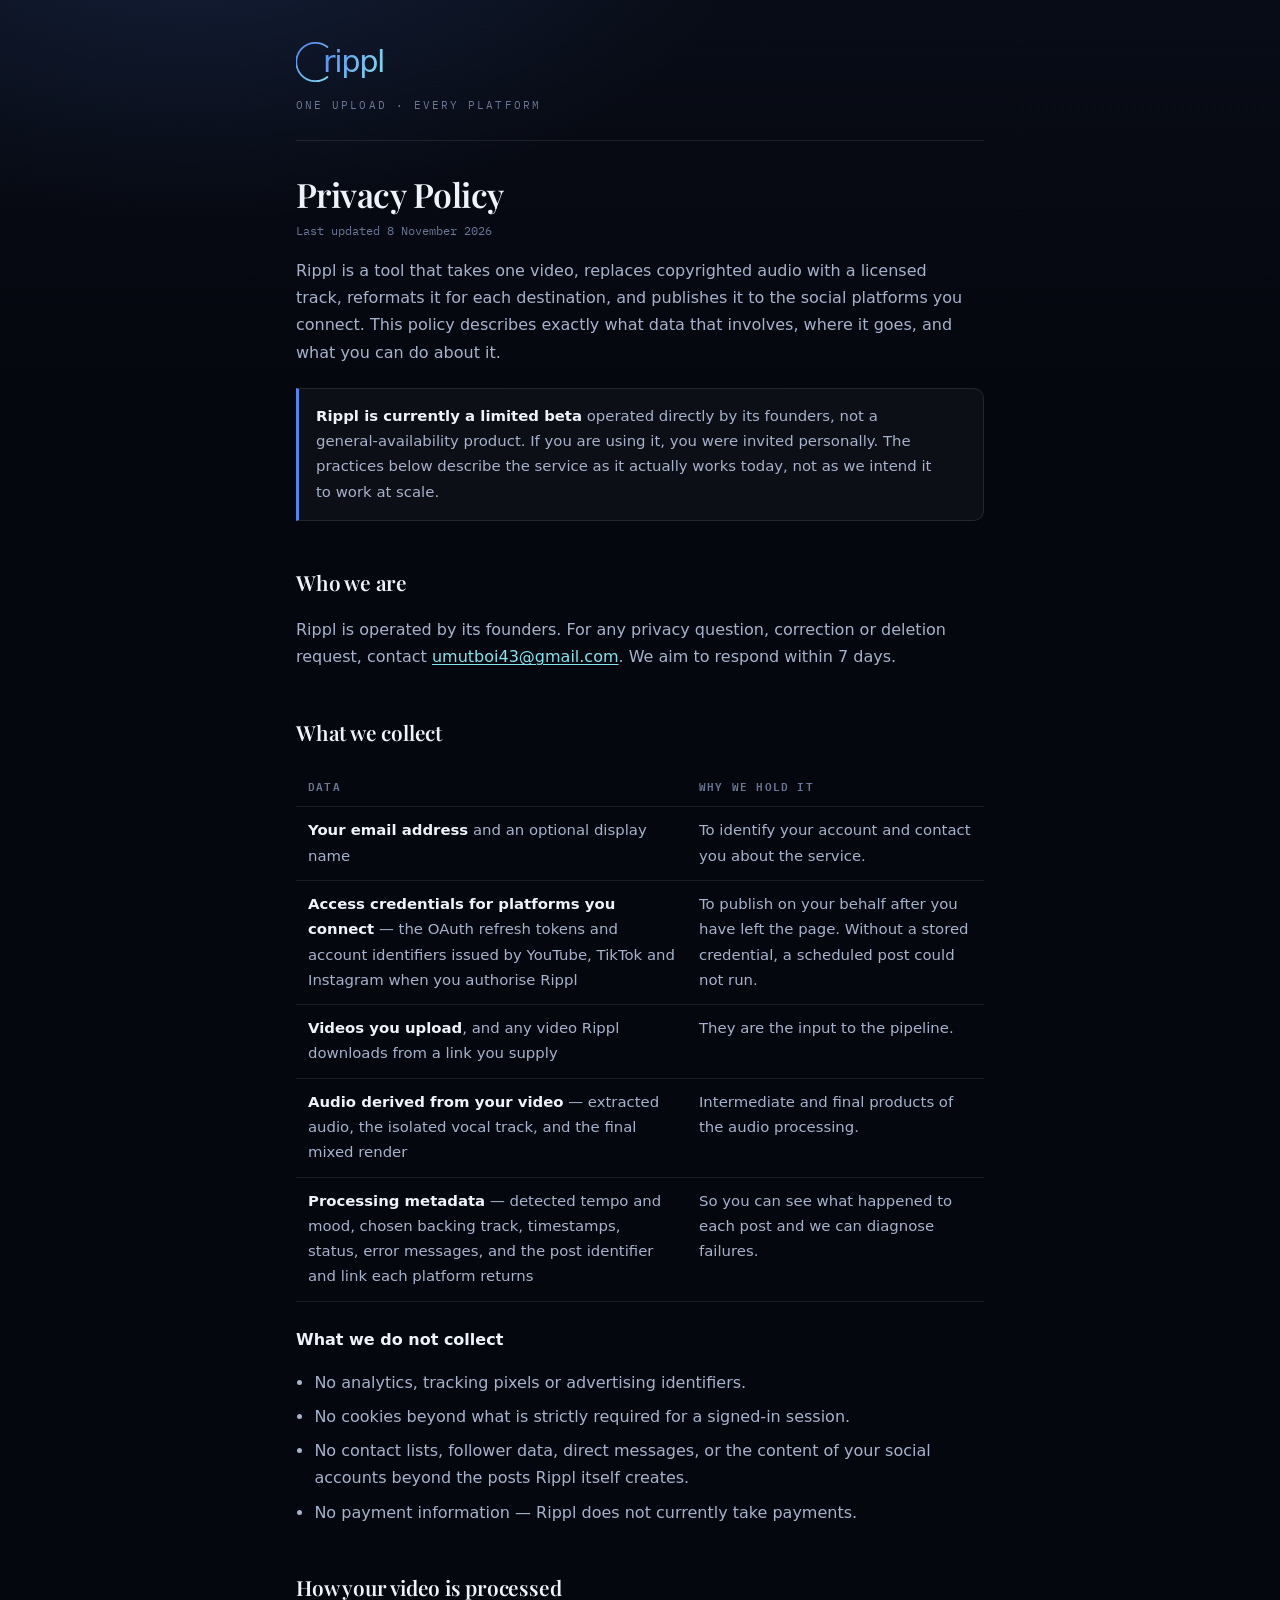
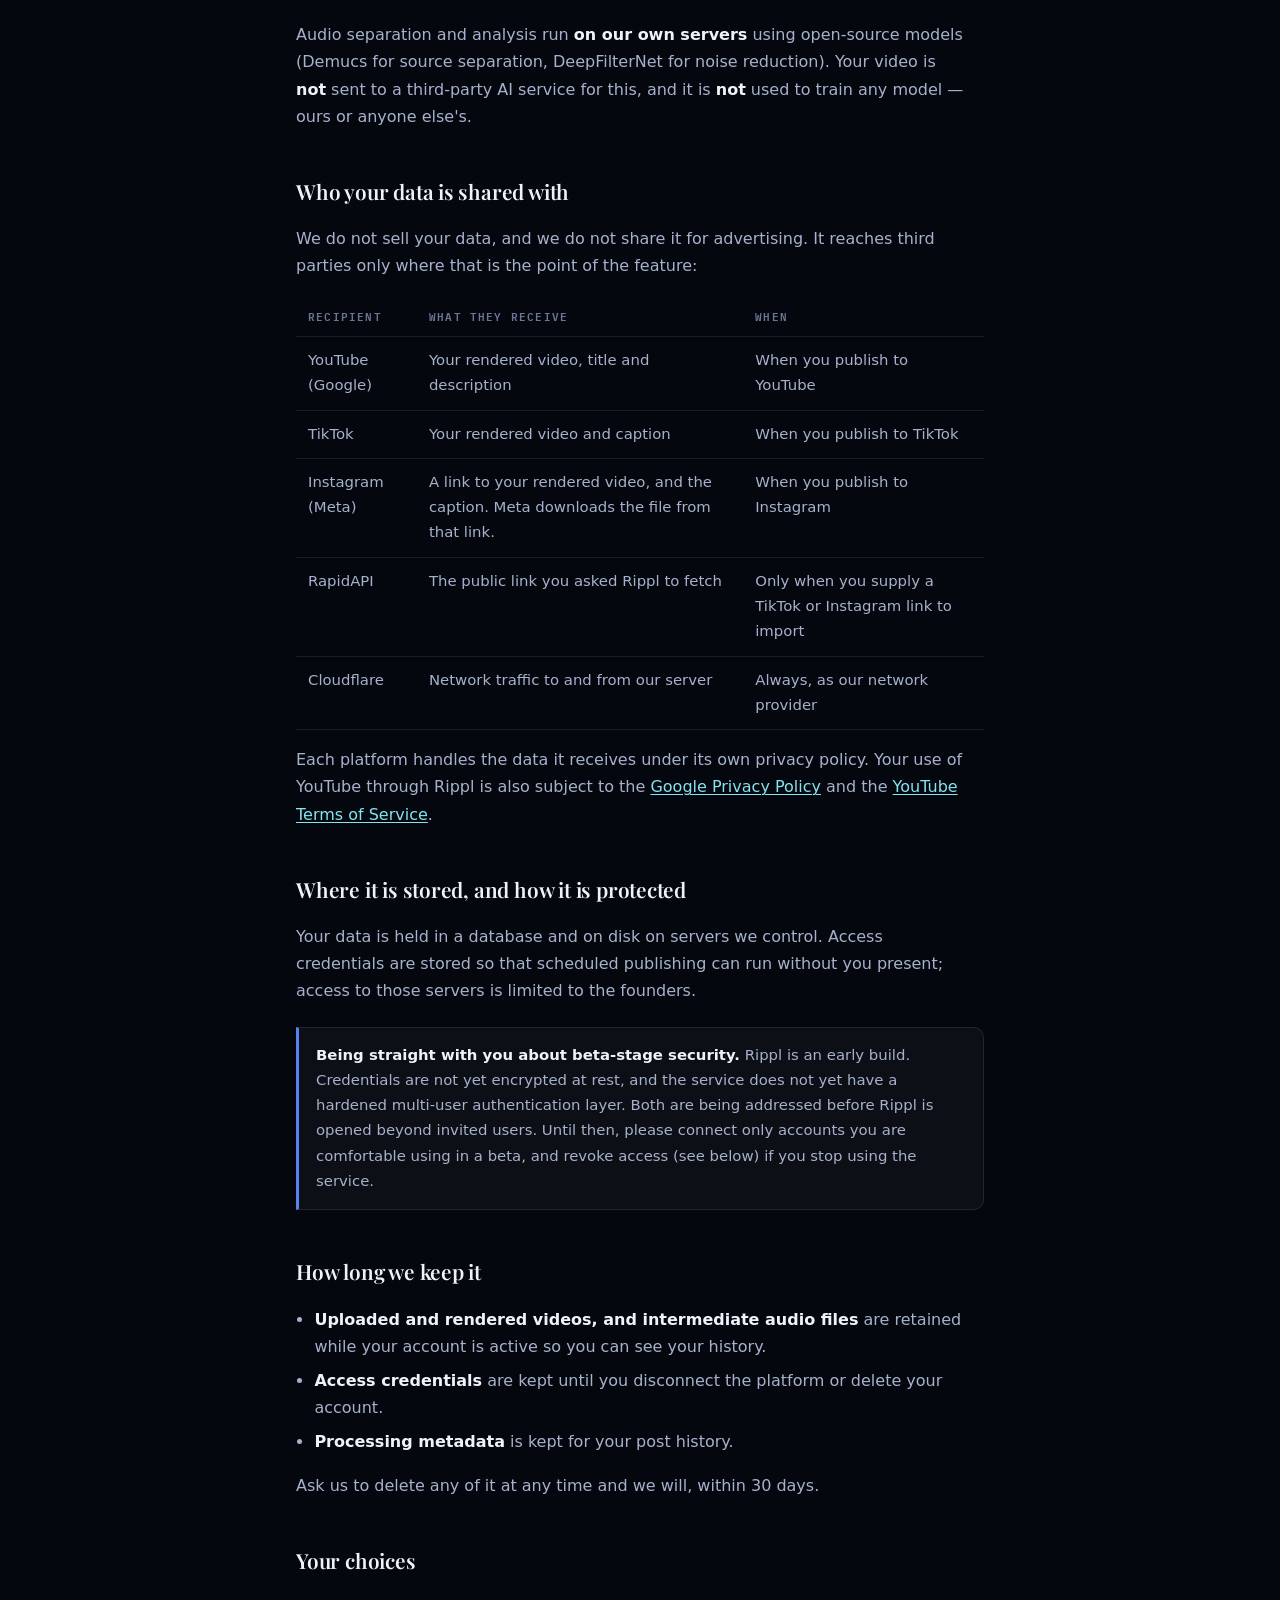
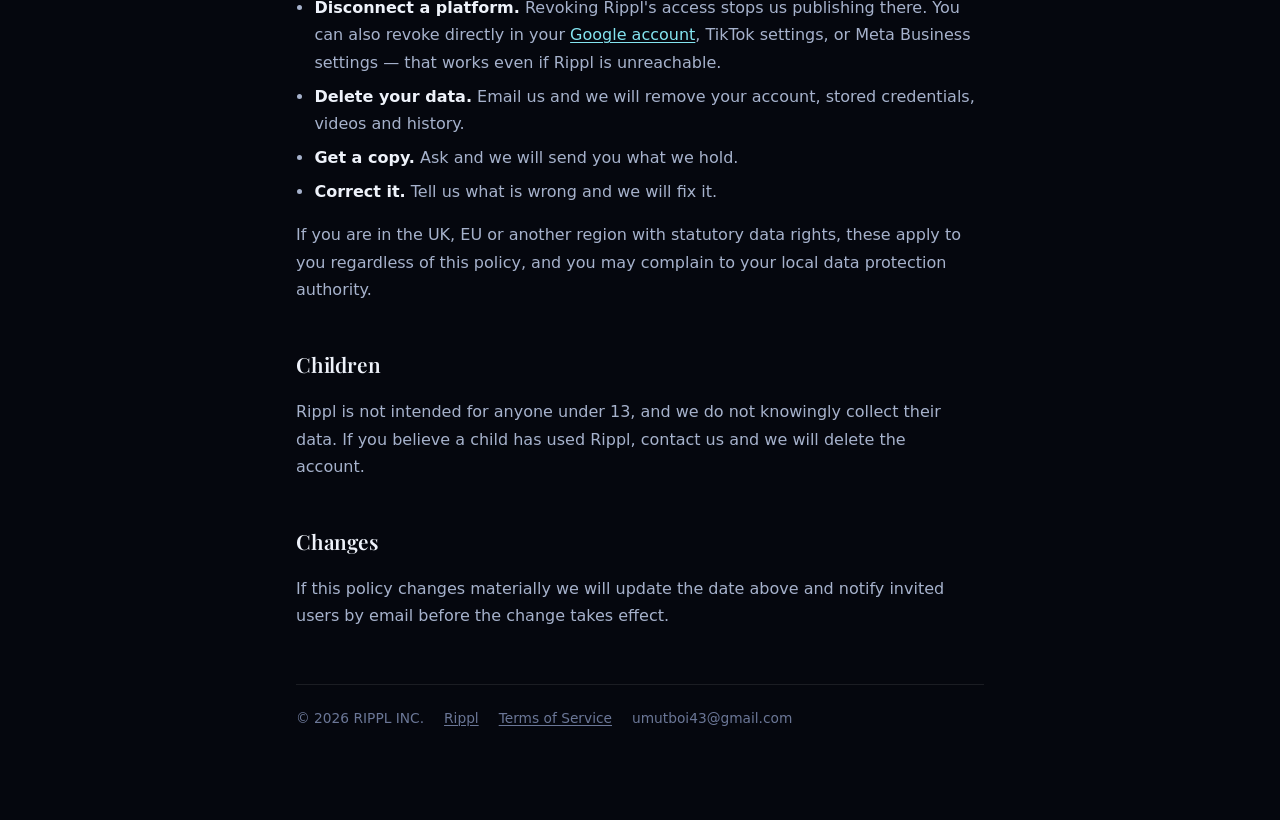
==== privacy.html @ d9ffcd42 "Add files via upload" ====
<!doctype html>
<html lang="en">
<head>
<meta charset="utf-8">
<meta name="viewport" content="width=device-width, initial-scale=1">
<title>Privacy Policy — Rippl</title>
<link rel="preconnect" href="https://fonts.googleapis.com">
<link rel="preconnect" href="https://fonts.gstatic.com" crossorigin>
<link rel="stylesheet" href="https://fonts.googleapis.com/css2?family=Playfair+Display:wght@600&family=IBM+Plex+Mono:wght@500;600&display=swap">
<link rel="stylesheet" href="/legal.css">
</head>
<body>
<div class="wrap">

<header>
  <a class="logomark" href="/">
    <svg width="42" height="46" viewBox="0 0 46 50" fill="none" aria-hidden="true">
      <defs><linearGradient id="g" x1="4" y1="4" x2="42" y2="46" gradientUnits="userSpaceOnUse">
        <stop stop-color="#5484F0"/><stop offset="1" stop-color="#84E4F0"/></linearGradient></defs>
      <path d="M34.4 8.6A21 21 0 1 0 34.4 41.4" stroke="url(#g)" stroke-width="2" stroke-linecap="round"/>
    </svg>
    <span class="brand">rippl</span>
  </a>
  <div class="kicker">One Upload · Every Platform</div>
</header>

<h1>Privacy Policy</h1>
<p class="updated">Last updated 8 November 2026</p>

<p>Rippl is a tool that takes one video, replaces copyrighted audio with a
licensed track, reformats it for each destination, and publishes it to the
social platforms you connect. This policy describes exactly what data that
involves, where it goes, and what you can do about it.</p>

<div class="note">
  <p><strong>Rippl is currently a limited beta</strong> operated directly by its
  founders, not a general-availability product. If you are using it, you were
  invited personally. The practices below describe the service as it actually
  works today, not as we intend it to work at scale.</p>
</div>

<h2>Who we are</h2>
<p>Rippl is operated by its founders. For any privacy question, correction or
deletion request, contact <a href="mailto:umutboi43@gmail.com">umutboi43@gmail.com</a>.
We aim to respond within 7 days.</p>

<h2>What we collect</h2>

<table>
  <tr><th>Data</th><th>Why we hold it</th></tr>
  <tr>
    <td><strong>Your email address</strong> and an optional display name</td>
    <td>To identify your account and contact you about the service.</td>
  </tr>
  <tr>
    <td><strong>Access credentials for platforms you connect</strong> — the
    OAuth refresh tokens and account identifiers issued by YouTube, TikTok and
    Instagram when you authorise Rippl</td>
    <td>To publish on your behalf after you have left the page. Without a stored
    credential, a scheduled post could not run.</td>
  </tr>
  <tr>
    <td><strong>Videos you upload</strong>, and any video Rippl downloads from a
    link you supply</td>
    <td>They are the input to the pipeline.</td>
  </tr>
  <tr>
    <td><strong>Audio derived from your video</strong> — extracted audio, the
    isolated vocal track, and the final mixed render</td>
    <td>Intermediate and final products of the audio processing.</td>
  </tr>
  <tr>
    <td><strong>Processing metadata</strong> — detected tempo and mood, chosen
    backing track, timestamps, status, error messages, and the post identifier
    and link each platform returns</td>
    <td>So you can see what happened to each post and we can diagnose failures.</td>
  </tr>
</table>

<h3>What we do not collect</h3>
<ul>
  <li>No analytics, tracking pixels or advertising identifiers.</li>
  <li>No cookies beyond what is strictly required for a signed-in session.</li>
  <li>No contact lists, follower data, direct messages, or the content of your
      social accounts beyond the posts Rippl itself creates.</li>
  <li>No payment information — Rippl does not currently take payments.</li>
</ul>

<h2>How your video is processed</h2>
<p>Audio separation and analysis run <strong>on our own servers</strong> using
open-source models (Demucs for source separation, DeepFilterNet for noise
reduction). Your video is <strong>not</strong> sent to a third-party AI service
for this, and it is <strong>not</strong> used to train any model — ours or
anyone else's.</p>

<h2>Who your data is shared with</h2>
<p>We do not sell your data, and we do not share it for advertising. It reaches
third parties only where that is the point of the feature:</p>

<table>
  <tr><th>Recipient</th><th>What they receive</th><th>When</th></tr>
  <tr><td>YouTube (Google)</td><td>Your rendered video, title and description</td>
      <td>When you publish to YouTube</td></tr>
  <tr><td>TikTok</td><td>Your rendered video and caption</td>
      <td>When you publish to TikTok</td></tr>
  <tr><td>Instagram (Meta)</td><td>A link to your rendered video, and the caption.
      Meta downloads the file from that link.</td><td>When you publish to Instagram</td></tr>
  <tr><td>RapidAPI</td><td>The public link you asked Rippl to fetch</td>
      <td>Only when you supply a TikTok or Instagram link to import</td></tr>
  <tr><td>Cloudflare</td><td>Network traffic to and from our server</td>
      <td>Always, as our network provider</td></tr>
</table>

<p>Each platform handles the data it receives under its own privacy policy. Your
use of YouTube through Rippl is also subject to the
<a href="https://policies.google.com/privacy" target="_blank" rel="noopener">Google Privacy Policy</a>
and the <a href="https://www.youtube.com/t/terms" target="_blank" rel="noopener">YouTube Terms of Service</a>.</p>

<h2>Where it is stored, and how it is protected</h2>
<p>Your data is held in a database and on disk on servers we control. Access
credentials are stored so that scheduled publishing can run without you present;
access to those servers is limited to the founders.</p>

<div class="note">
  <p><strong>Being straight with you about beta-stage security.</strong> Rippl is
  an early build. Credentials are not yet encrypted at rest, and the service does
  not yet have a hardened multi-user authentication layer. Both are being
  addressed before Rippl is opened beyond invited users. Until then, please
  connect only accounts you are comfortable using in a beta, and revoke access
  (see below) if you stop using the service.</p>
</div>

<h2>How long we keep it</h2>
<ul>
  <li><strong>Uploaded and rendered videos, and intermediate audio files</strong>
      are retained while your account is active so you can see your history.</li>
  <li><strong>Access credentials</strong> are kept until you disconnect the
      platform or delete your account.</li>
  <li><strong>Processing metadata</strong> is kept for your post history.</li>
</ul>
<p>Ask us to delete any of it at any time and we will, within 30 days.</p>

<h2>Your choices</h2>
<ul>
  <li><strong>Disconnect a platform.</strong> Revoking Rippl's access stops us
      publishing there. You can also revoke directly in your
      <a href="https://myaccount.google.com/permissions" target="_blank" rel="noopener">Google account</a>,
      TikTok settings, or Meta Business settings — that works even if Rippl is
      unreachable.</li>
  <li><strong>Delete your data.</strong> Email us and we will remove your
      account, stored credentials, videos and history.</li>
  <li><strong>Get a copy.</strong> Ask and we will send you what we hold.</li>
  <li><strong>Correct it.</strong> Tell us what is wrong and we will fix it.</li>
</ul>
<p>If you are in the UK, EU or another region with statutory data rights, these
apply to you regardless of this policy, and you may complain to your local data
protection authority.</p>

<h2>Children</h2>
<p>Rippl is not intended for anyone under 13, and we do not knowingly collect
their data. If you believe a child has used Rippl, contact us and we will delete
the account.</p>

<h2>Changes</h2>
<p>If this policy changes materially we will update the date above and notify
invited users by email before the change takes effect.</p>

<footer>
  <span>© 2026 RIPPL INC.</span>
  <a href="/">Rippl</a>
  <a href="/terms">Terms of Service</a>
  <span>umutboi43@gmail.com</span>
</footer>

</div>
</body>
</html>
---- legal.css ----
:root{
  --void:#05070E; --deep:#080C16; --ink:#EEF2FA; --ink-2:#A6B2CC; --ink-3:#6B7797;
  --blue:#5484F0; --cyan:#84E4F0; --edge:rgba(255,255,255,.09);
  --glass:rgba(255,255,255,.035);
  --ui:-apple-system,BlinkMacSystemFont,"Segoe UI",system-ui,sans-serif;
  --display:"Playfair Display",Georgia,serif;
  --mono:"IBM Plex Mono",ui-monospace,Menlo,monospace;
}
*{box-sizing:border-box}
html,body{margin:0;padding:0}
body{
  background:var(--void);color:var(--ink);font-family:var(--ui);
  font-size:16px;line-height:1.7;-webkit-font-smoothing:antialiased;
}
body::before{
  content:"";position:fixed;inset:0;pointer-events:none;z-index:0;
  background:radial-gradient(900px 500px at 15% -10%,rgba(84,132,240,.16),transparent 62%),
             linear-gradient(180deg,var(--deep),var(--void) 45%);
}
.wrap{position:relative;z-index:1;max-width:46rem;margin:0 auto;padding:0 24px 90px}
header{padding:36px 0 26px;border-bottom:1px solid var(--edge);margin-bottom:34px}
.logomark{display:flex;align-items:center;text-decoration:none}
.brand{
  font-weight:400;font-size:1.9rem;letter-spacing:-.045em;margin-left:-15px;
  background:linear-gradient(118deg,var(--blue),var(--cyan));
  -webkit-background-clip:text;background-clip:text;color:transparent;
}
.kicker{font-family:var(--mono);font-size:.68rem;letter-spacing:.19em;
  text-transform:uppercase;color:var(--ink-3);margin-top:8px}
h1{font-family:var(--display);font-weight:600;font-size:2.1rem;letter-spacing:-.015em;
  margin:26px 0 6px;line-height:1.15}
.updated{font-family:var(--mono);font-size:.78rem;color:var(--ink-3);margin:0 0 6px}
h2{font-family:var(--display);font-weight:600;font-size:1.3rem;letter-spacing:-.01em;
  margin:40px 0 10px;padding-top:4px}
h3{font-size:1rem;font-weight:650;margin:24px 0 6px}
p,li{color:var(--ink-2);max-width:66ch}
strong{color:var(--ink);font-weight:650}
a{color:var(--cyan);text-decoration-thickness:1px;text-underline-offset:2px}
ul{padding-left:1.15rem}
li{margin:7px 0}
table{width:100%;border-collapse:collapse;margin:16px 0;font-size:.93rem}
th,td{text-align:left;padding:11px 12px;border-bottom:1px solid var(--edge);vertical-align:top}
th{font-family:var(--mono);font-size:.68rem;letter-spacing:.11em;text-transform:uppercase;
  color:var(--ink-3);font-weight:600}
td{color:var(--ink-2)}
.note{background:var(--glass);border:1px solid var(--edge);border-left:3px solid var(--blue);
  border-radius:0 10px 10px 0;padding:15px 17px;margin:22px 0}
.note p{margin:0;font-size:.93rem}
footer{margin-top:54px;padding-top:22px;border-top:1px solid var(--edge);
  font-size:.86rem;color:var(--ink-3);display:flex;gap:20px;flex-wrap:wrap}
footer a{color:var(--ink-3)}
@media(max-width:34rem){h1{font-size:1.7rem}table{font-size:.86rem}}
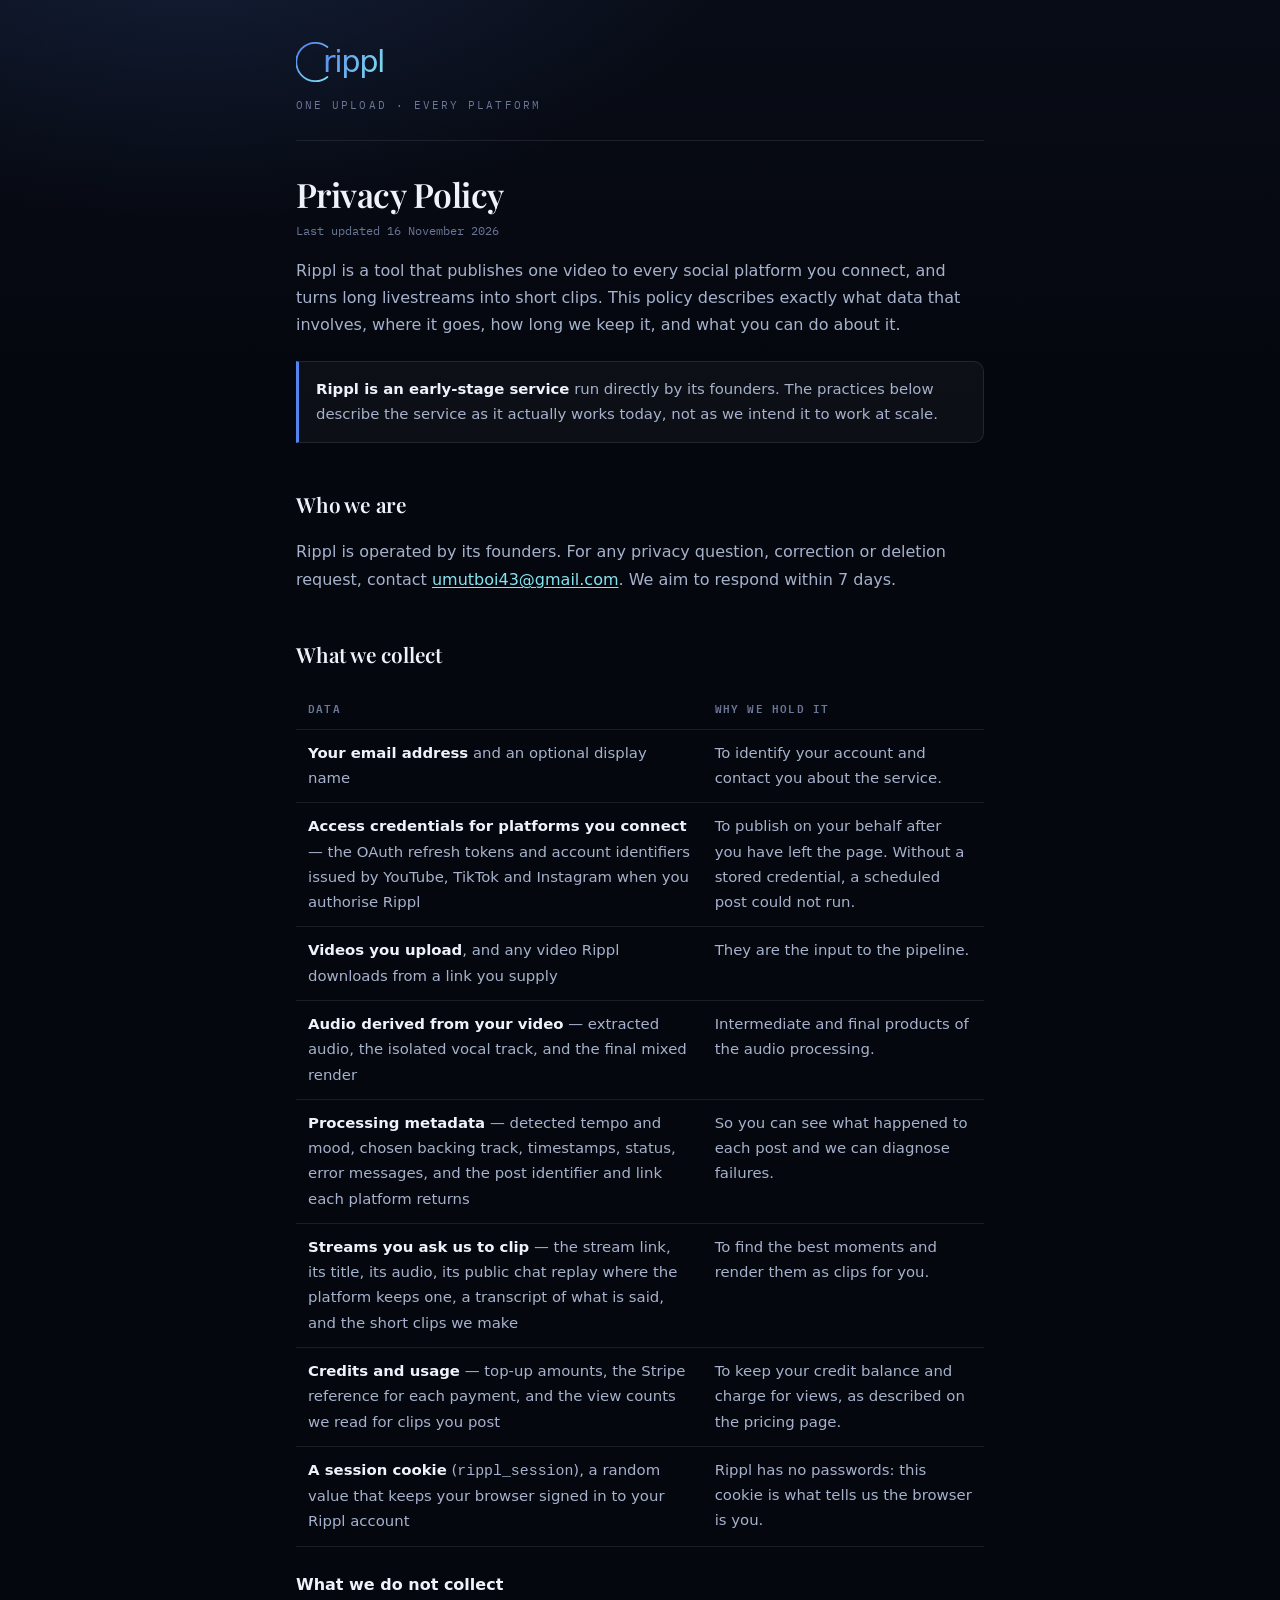
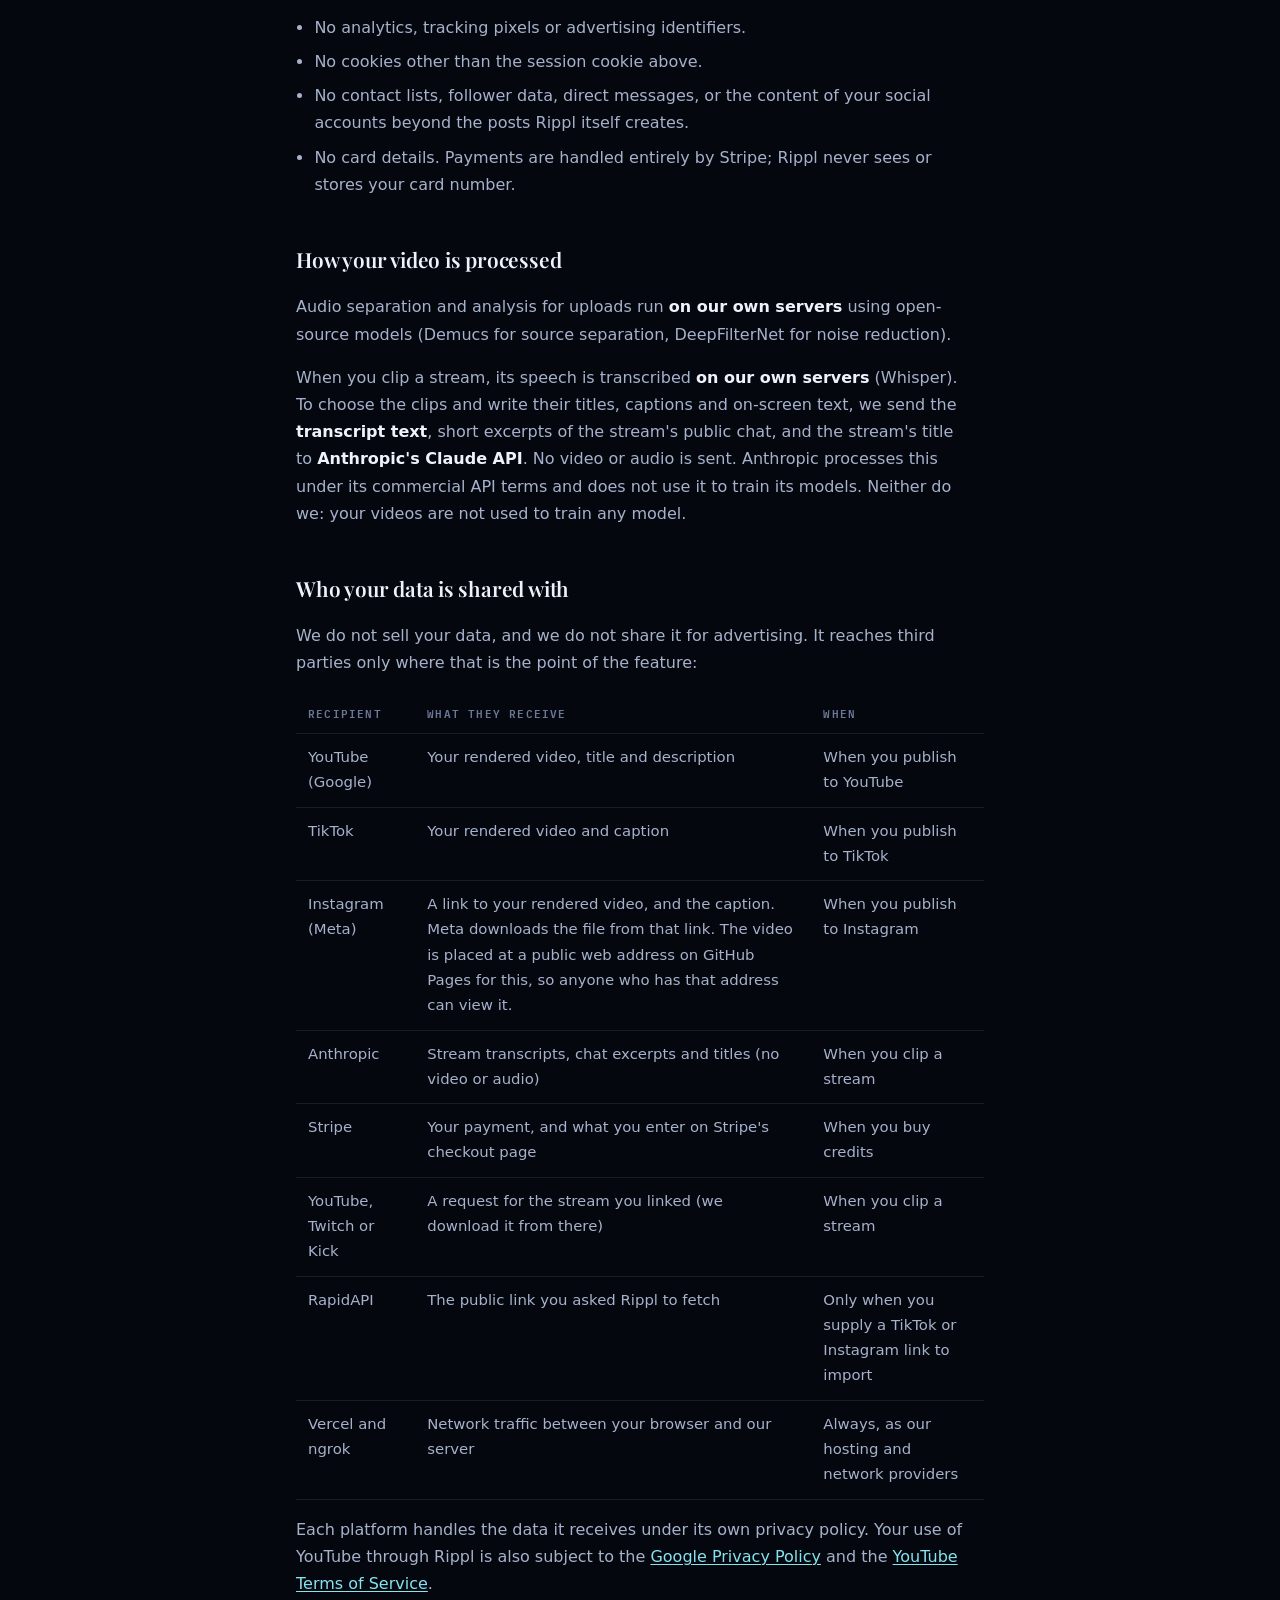
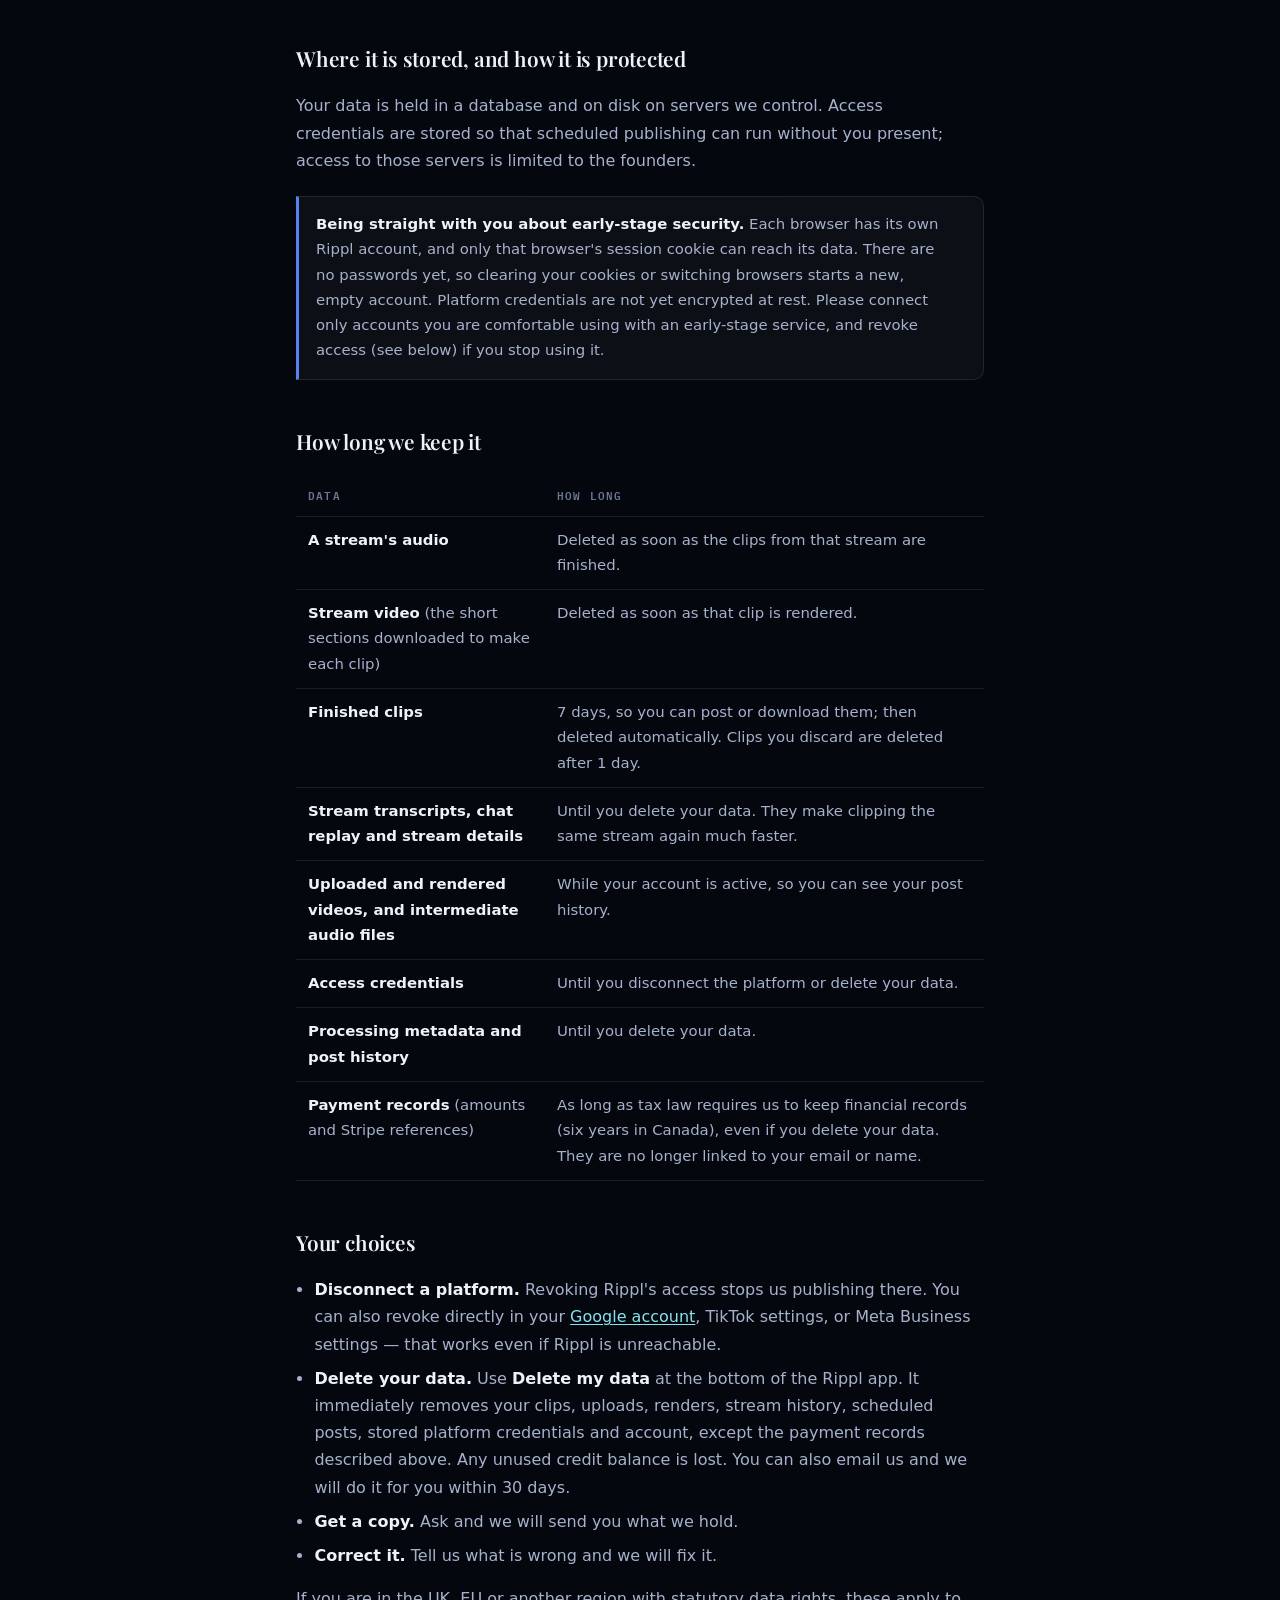
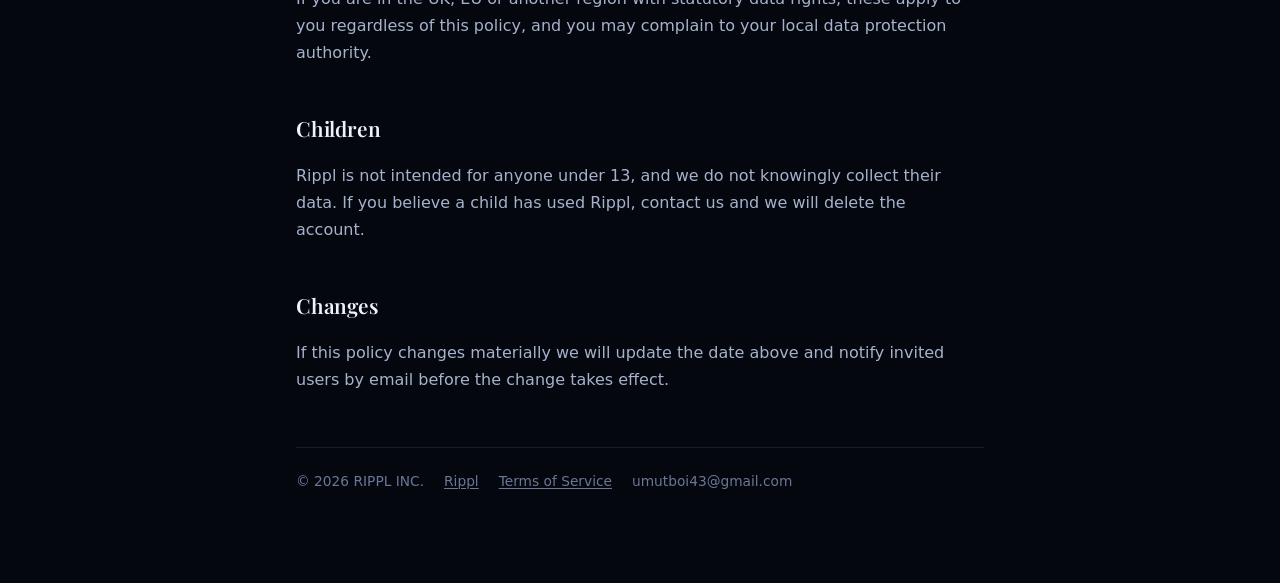
==== commit 39b2d1b5: "Privacy policy: retention periods, in-app data deletion, Claude, Stripe and hosting Co-Authored-By: " ====
--- a/privacy.html
+++ b/privacy.html
@@ -25,18 +25,17 @@
 </header>
 
 <h1>Privacy Policy</h1>
-<p class="updated">Last updated 8 November 2026</p>
-
-<p>Rippl is a tool that takes one video, replaces copyrighted audio with a
-licensed track, reformats it for each destination, and publishes it to the
-social platforms you connect. This policy describes exactly what data that
-involves, where it goes, and what you can do about it.</p>
+<p class="updated">Last updated 16 November 2026</p>
+
+<p>Rippl is a tool that publishes one video to every social platform you
+connect, and turns long livestreams into short clips. This policy describes
+exactly what data that involves, where it goes, how long we keep it, and what
+you can do about it.</p>
 
 <div class="note">
-  <p><strong>Rippl is currently a limited beta</strong> operated directly by its
-  founders, not a general-availability product. If you are using it, you were
-  invited personally. The practices below describe the service as it actually
-  works today, not as we intend it to work at scale.</p>
+  <p><strong>Rippl is an early-stage service</strong> run directly by its
+  founders. The practices below describe the service as it actually works
+  today, not as we intend it to work at scale.</p>
 </div>
 
 <h2>Who we are</h2>
@@ -75,23 +74,46 @@
     and link each platform returns</td>
     <td>So you can see what happened to each post and we can diagnose failures.</td>
   </tr>
+  <tr>
+    <td><strong>Streams you ask us to clip</strong> — the stream link, its title,
+    its audio, its public chat replay where the platform keeps one, a transcript
+    of what is said, and the short clips we make</td>
+    <td>To find the best moments and render them as clips for you.</td>
+  </tr>
+  <tr>
+    <td><strong>Credits and usage</strong> — top-up amounts, the Stripe reference
+    for each payment, and the view counts we read for clips you post</td>
+    <td>To keep your credit balance and charge for views, as described on the
+    pricing page.</td>
+  </tr>
+  <tr>
+    <td><strong>A session cookie</strong> (<code>rippl_session</code>), a random
+    value that keeps your browser signed in to your Rippl account</td>
+    <td>Rippl has no passwords: this cookie is what tells us the browser is you.</td>
+  </tr>
 </table>
 
 <h3>What we do not collect</h3>
 <ul>
   <li>No analytics, tracking pixels or advertising identifiers.</li>
-  <li>No cookies beyond what is strictly required for a signed-in session.</li>
+  <li>No cookies other than the session cookie above.</li>
   <li>No contact lists, follower data, direct messages, or the content of your
       social accounts beyond the posts Rippl itself creates.</li>
-  <li>No payment information — Rippl does not currently take payments.</li>
+  <li>No card details. Payments are handled entirely by Stripe; Rippl never sees
+      or stores your card number.</li>
 </ul>
 
 <h2>How your video is processed</h2>
-<p>Audio separation and analysis run <strong>on our own servers</strong> using
-open-source models (Demucs for source separation, DeepFilterNet for noise
-reduction). Your video is <strong>not</strong> sent to a third-party AI service
-for this, and it is <strong>not</strong> used to train any model — ours or
-anyone else's.</p>
+<p>Audio separation and analysis for uploads run <strong>on our own servers</strong>
+using open-source models (Demucs for source separation, DeepFilterNet for noise
+reduction).</p>
+<p>When you clip a stream, its speech is transcribed <strong>on our own servers</strong>
+(Whisper). To choose the clips and write their titles, captions and on-screen
+text, we send the <strong>transcript text</strong>, short excerpts of the stream's
+public chat, and the stream's title to <strong>Anthropic's Claude API</strong>.
+No video or audio is sent. Anthropic processes this under its commercial API
+terms and does not use it to train its models. Neither do we: your videos are
+not used to train any model.</p>
 
 <h2>Who your data is shared with</h2>
 <p>We do not sell your data, and we do not share it for advertising. It reaches
@@ -104,11 +126,19 @@
   <tr><td>TikTok</td><td>Your rendered video and caption</td>
       <td>When you publish to TikTok</td></tr>
   <tr><td>Instagram (Meta)</td><td>A link to your rendered video, and the caption.
-      Meta downloads the file from that link.</td><td>When you publish to Instagram</td></tr>
+      Meta downloads the file from that link. The video is placed at a public web
+      address on GitHub Pages for this, so anyone who has that address can view
+      it.</td><td>When you publish to Instagram</td></tr>
+  <tr><td>Anthropic</td><td>Stream transcripts, chat excerpts and titles (no video
+      or audio)</td><td>When you clip a stream</td></tr>
+  <tr><td>Stripe</td><td>Your payment, and what you enter on Stripe's checkout page</td>
+      <td>When you buy credits</td></tr>
+  <tr><td>YouTube, Twitch or Kick</td><td>A request for the stream you linked (we
+      download it from there)</td><td>When you clip a stream</td></tr>
   <tr><td>RapidAPI</td><td>The public link you asked Rippl to fetch</td>
       <td>Only when you supply a TikTok or Instagram link to import</td></tr>
-  <tr><td>Cloudflare</td><td>Network traffic to and from our server</td>
-      <td>Always, as our network provider</td></tr>
+  <tr><td>Vercel and ngrok</td><td>Network traffic between your browser and our
+      server</td><td>Always, as our hosting and network providers</td></tr>
 </table>
 
 <p>Each platform handles the data it receives under its own privacy policy. Your
@@ -122,23 +152,37 @@
 access to those servers is limited to the founders.</p>
 
 <div class="note">
-  <p><strong>Being straight with you about beta-stage security.</strong> Rippl is
-  an early build. Credentials are not yet encrypted at rest, and the service does
-  not yet have a hardened multi-user authentication layer. Both are being
-  addressed before Rippl is opened beyond invited users. Until then, please
-  connect only accounts you are comfortable using in a beta, and revoke access
-  (see below) if you stop using the service.</p>
+  <p><strong>Being straight with you about early-stage security.</strong> Each
+  browser has its own Rippl account, and only that browser's session cookie can
+  reach its data. There are no passwords yet, so clearing your cookies or
+  switching browsers starts a new, empty account. Platform credentials are not
+  yet encrypted at rest. Please connect only accounts you are comfortable using
+  with an early-stage service, and revoke access (see below) if you stop using it.</p>
 </div>
 
 <h2>How long we keep it</h2>
-<ul>
-  <li><strong>Uploaded and rendered videos, and intermediate audio files</strong>
-      are retained while your account is active so you can see your history.</li>
-  <li><strong>Access credentials</strong> are kept until you disconnect the
-      platform or delete your account.</li>
-  <li><strong>Processing metadata</strong> is kept for your post history.</li>
-</ul>
-<p>Ask us to delete any of it at any time and we will, within 30 days.</p>
+<table>
+  <tr><th>Data</th><th>How long</th></tr>
+  <tr><td><strong>A stream's audio</strong></td>
+      <td>Deleted as soon as the clips from that stream are finished.</td></tr>
+  <tr><td><strong>Stream video</strong> (the short sections downloaded to make each clip)</td>
+      <td>Deleted as soon as that clip is rendered.</td></tr>
+  <tr><td><strong>Finished clips</strong></td>
+      <td>7 days, so you can post or download them; then deleted automatically.
+      Clips you discard are deleted after 1 day.</td></tr>
+  <tr><td><strong>Stream transcripts, chat replay and stream details</strong></td>
+      <td>Until you delete your data. They make clipping the same stream again much faster.</td></tr>
+  <tr><td><strong>Uploaded and rendered videos, and intermediate audio files</strong></td>
+      <td>While your account is active, so you can see your post history.</td></tr>
+  <tr><td><strong>Access credentials</strong></td>
+      <td>Until you disconnect the platform or delete your data.</td></tr>
+  <tr><td><strong>Processing metadata and post history</strong></td>
+      <td>Until you delete your data.</td></tr>
+  <tr><td><strong>Payment records</strong> (amounts and Stripe references)</td>
+      <td>As long as tax law requires us to keep financial records (six years in
+      Canada), even if you delete your data. They are no longer linked to your
+      email or name.</td></tr>
+</table>
 
 <h2>Your choices</h2>
 <ul>
@@ -147,8 +191,11 @@
       <a href="https://myaccount.google.com/permissions" target="_blank" rel="noopener">Google account</a>,
       TikTok settings, or Meta Business settings — that works even if Rippl is
       unreachable.</li>
-  <li><strong>Delete your data.</strong> Email us and we will remove your
-      account, stored credentials, videos and history.</li>
+  <li><strong>Delete your data.</strong> Use <strong>Delete my data</strong> at the
+      bottom of the Rippl app. It immediately removes your clips, uploads, renders,
+      stream history, scheduled posts, stored platform credentials and account,
+      except the payment records described above. Any unused credit balance is
+      lost. You can also email us and we will do it for you within 30 days.</li>
   <li><strong>Get a copy.</strong> Ask and we will send you what we hold.</li>
   <li><strong>Correct it.</strong> Tell us what is wrong and we will fix it.</li>
 </ul>
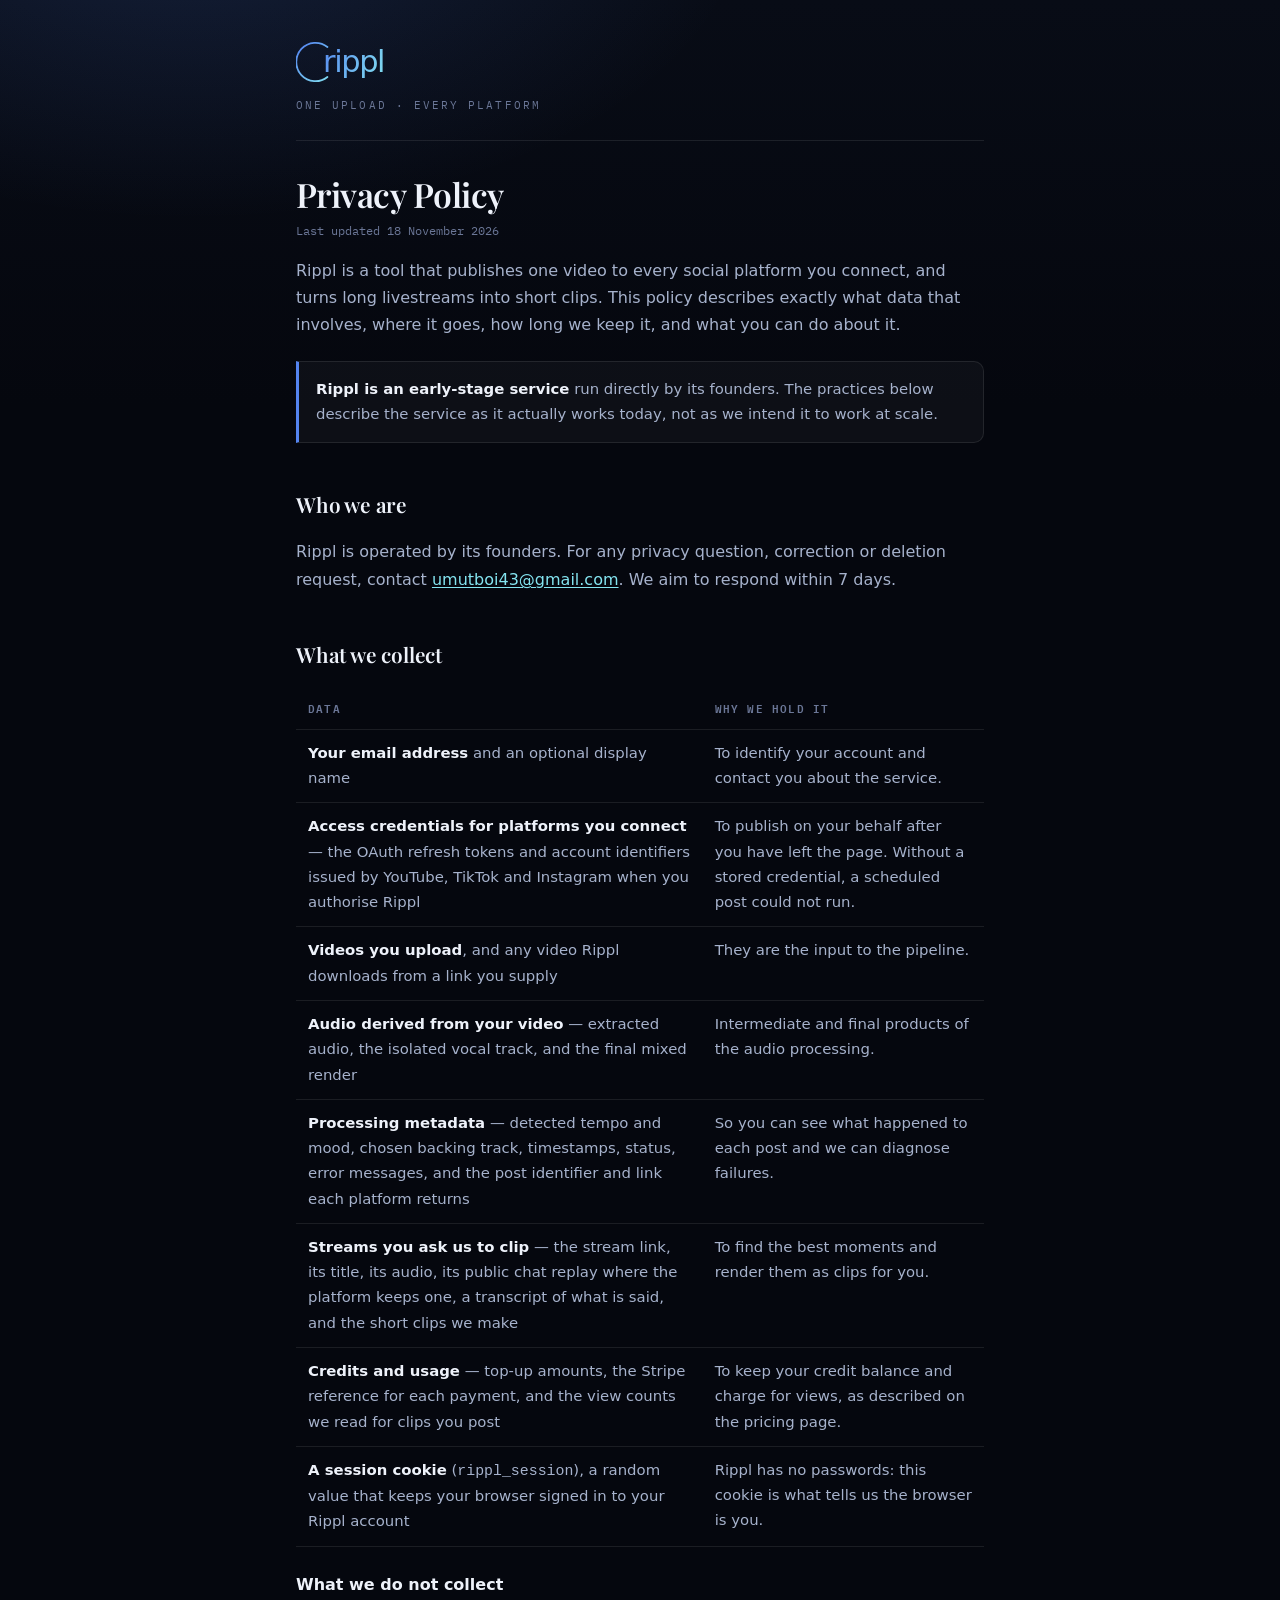
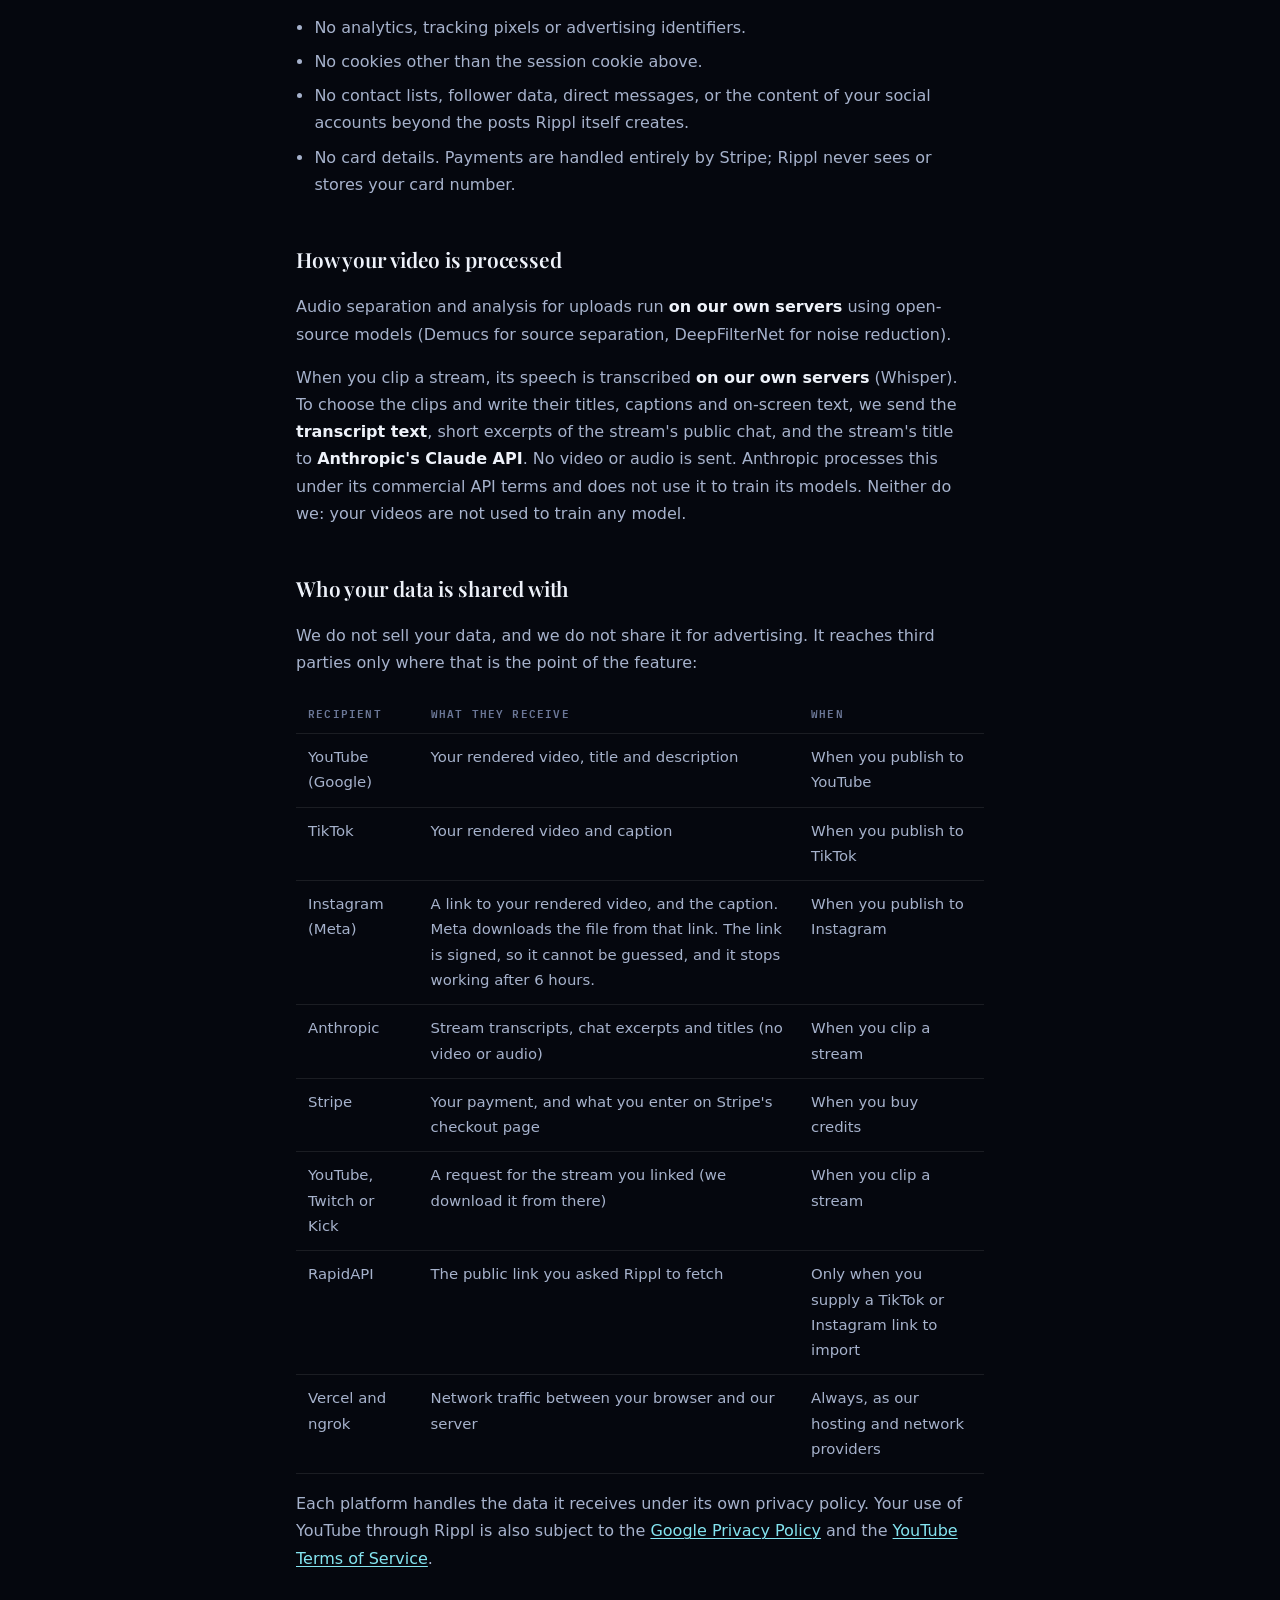
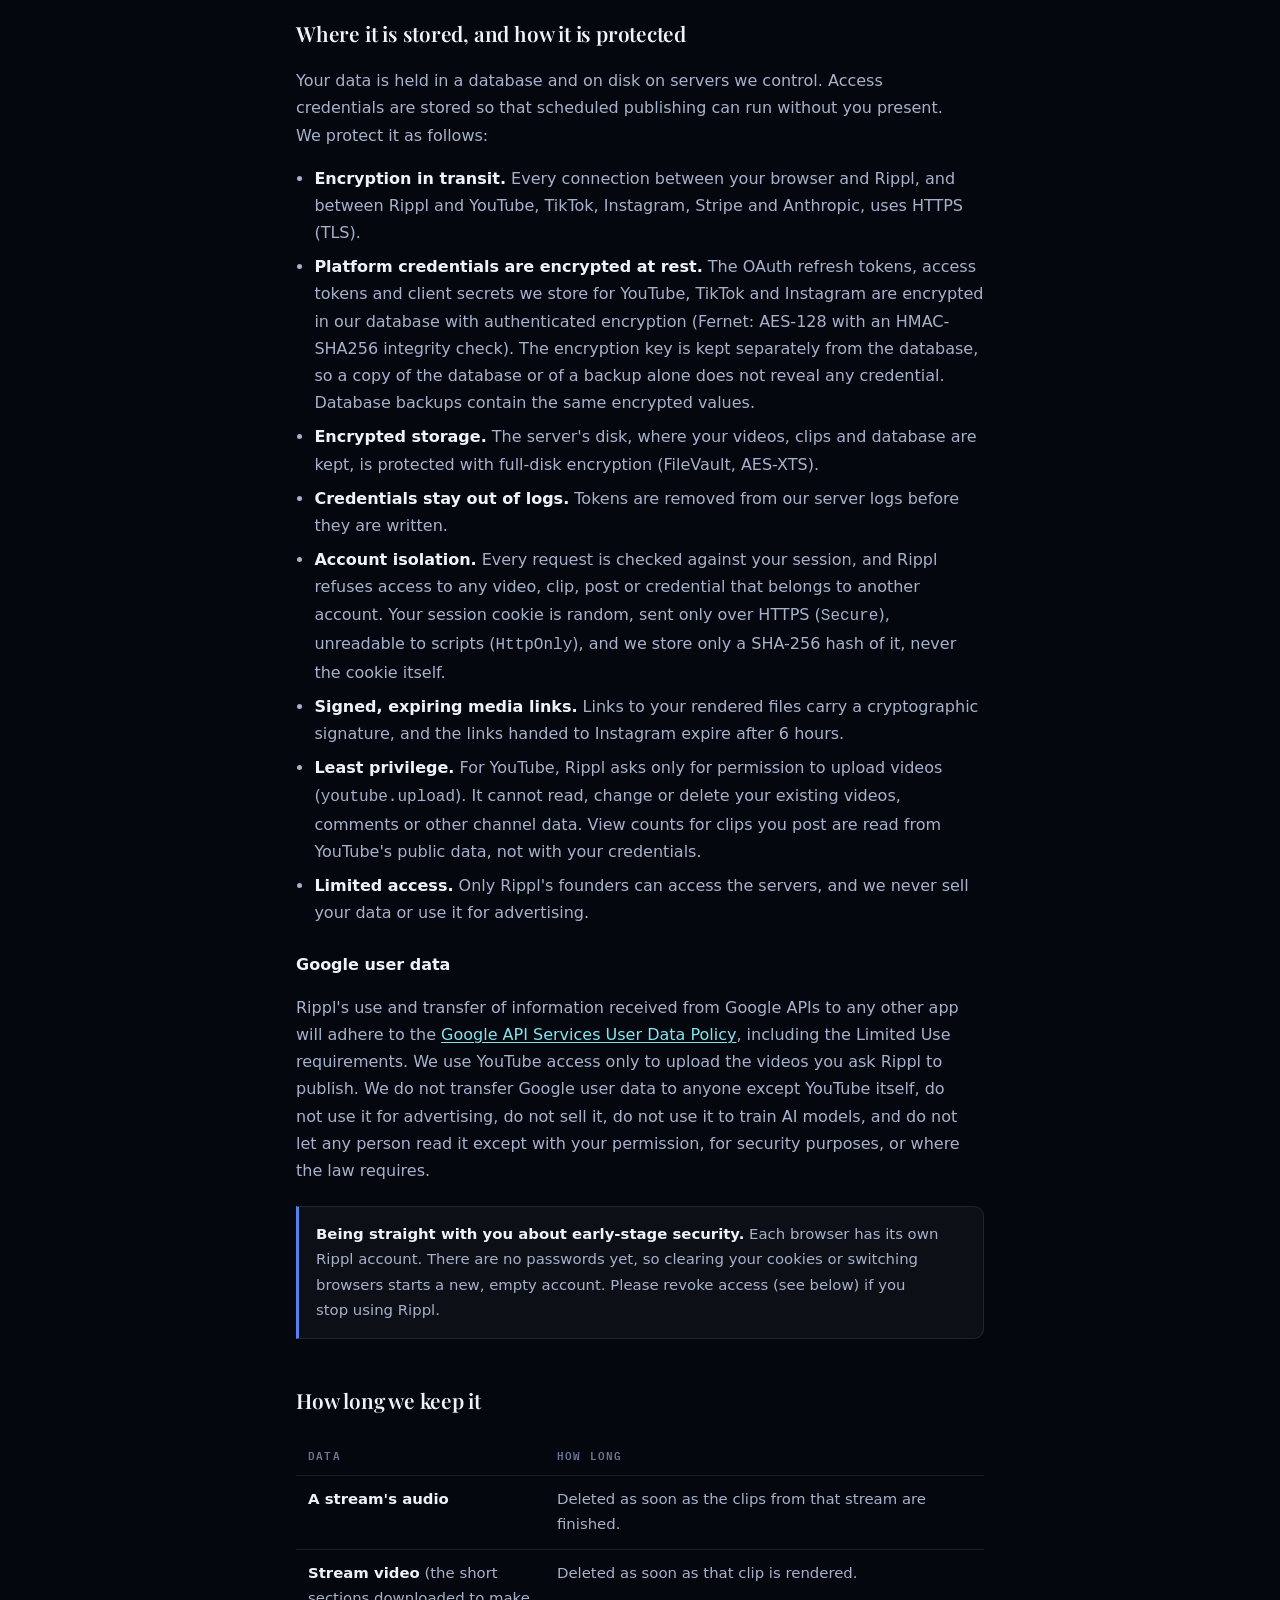
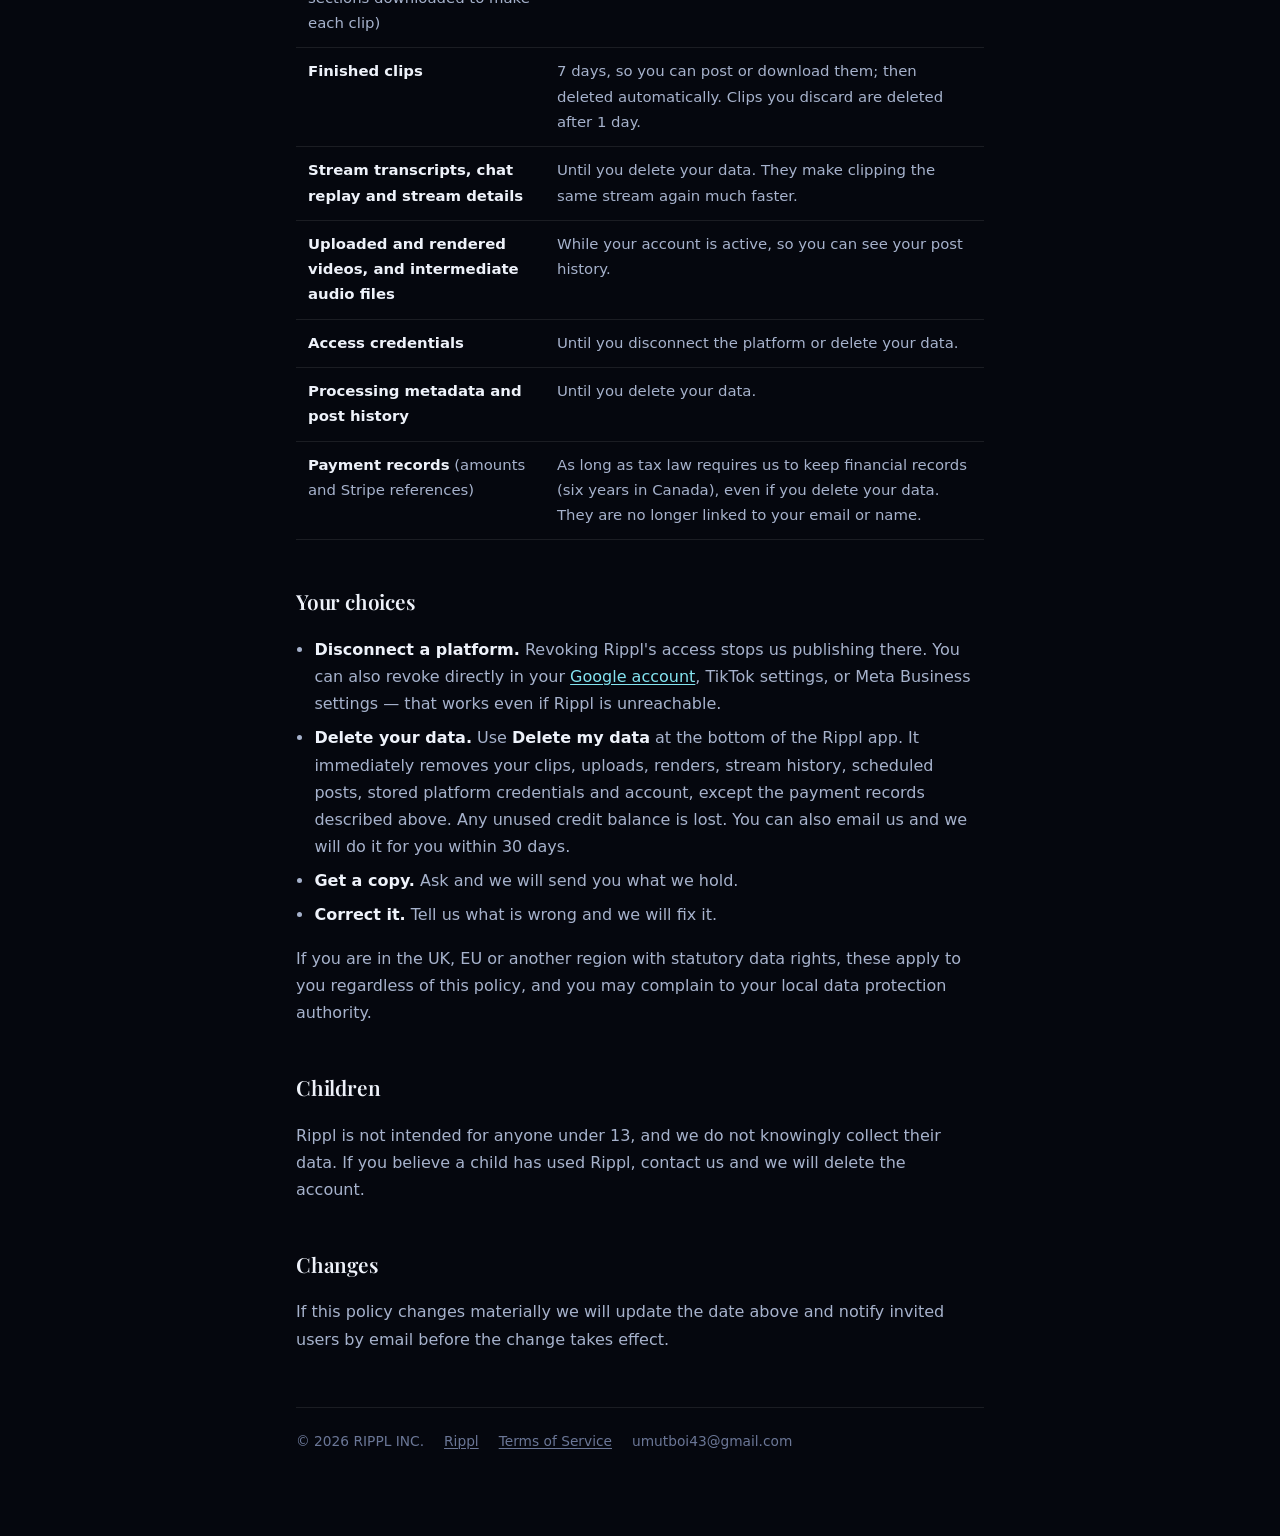
==== commit b7a1303c: "Privacy policy: data protection details and Google Limited Use statement Credentials encrypted at re" ====
--- a/privacy.html
+++ b/privacy.html
@@ -25,7 +25,7 @@
 </header>
 
 <h1>Privacy Policy</h1>
-<p class="updated">Last updated 16 November 2026</p>
+<p class="updated">Last updated 18 November 2026</p>
 
 <p>Rippl is a tool that publishes one video to every social platform you
 connect, and turns long livestreams into short clips. This policy describes
@@ -126,9 +126,8 @@
   <tr><td>TikTok</td><td>Your rendered video and caption</td>
       <td>When you publish to TikTok</td></tr>
   <tr><td>Instagram (Meta)</td><td>A link to your rendered video, and the caption.
-      Meta downloads the file from that link. The video is placed at a public web
-      address on GitHub Pages for this, so anyone who has that address can view
-      it.</td><td>When you publish to Instagram</td></tr>
+      Meta downloads the file from that link. The link is signed, so it cannot be
+      guessed, and it stops working after 6 hours.</td><td>When you publish to Instagram</td></tr>
   <tr><td>Anthropic</td><td>Stream transcripts, chat excerpts and titles (no video
       or audio)</td><td>When you clip a stream</td></tr>
   <tr><td>Stripe</td><td>Your payment, and what you enter on Stripe's checkout page</td>
@@ -148,16 +147,56 @@
 
 <h2>Where it is stored, and how it is protected</h2>
 <p>Your data is held in a database and on disk on servers we control. Access
-credentials are stored so that scheduled publishing can run without you present;
-access to those servers is limited to the founders.</p>
+credentials are stored so that scheduled publishing can run without you present.
+We protect it as follows:</p>
+<ul>
+  <li><strong>Encryption in transit.</strong> Every connection between your
+      browser and Rippl, and between Rippl and YouTube, TikTok, Instagram, Stripe
+      and Anthropic, uses HTTPS (TLS).</li>
+  <li><strong>Platform credentials are encrypted at rest.</strong> The OAuth
+      refresh tokens, access tokens and client secrets we store for YouTube,
+      TikTok and Instagram are encrypted in our database with authenticated
+      encryption (Fernet: AES-128 with an HMAC-SHA256 integrity check). The
+      encryption key is kept separately from the database, so a copy of the
+      database or of a backup alone does not reveal any credential. Database
+      backups contain the same encrypted values.</li>
+  <li><strong>Encrypted storage.</strong> The server's disk, where your videos,
+      clips and database are kept, is protected with full-disk encryption
+      (FileVault, AES-XTS).</li>
+  <li><strong>Credentials stay out of logs.</strong> Tokens are removed from our
+      server logs before they are written.</li>
+  <li><strong>Account isolation.</strong> Every request is checked against your
+      session, and Rippl refuses access to any video, clip, post or credential that
+      belongs to another account. Your session cookie is random, sent only over
+      HTTPS (<code>Secure</code>), unreadable to scripts (<code>HttpOnly</code>),
+      and we store only a SHA-256 hash of it, never the cookie itself.</li>
+  <li><strong>Signed, expiring media links.</strong> Links to your rendered files
+      carry a cryptographic signature, and the links handed to Instagram expire
+      after 6 hours.</li>
+  <li><strong>Least privilege.</strong> For YouTube, Rippl asks only for
+      permission to upload videos (<code>youtube.upload</code>). It cannot read,
+      change or delete your existing videos, comments or other channel data. View
+      counts for clips you post are read from YouTube's public data, not with your
+      credentials.</li>
+  <li><strong>Limited access.</strong> Only Rippl's founders can access the
+      servers, and we never sell your data or use it for advertising.</li>
+</ul>
+
+<h3>Google user data</h3>
+<p>Rippl's use and transfer of information received from Google APIs to any
+other app will adhere to the
+<a href="https://developers.google.com/terms/api-services-user-data-policy" target="_blank" rel="noopener">Google API Services User Data Policy</a>,
+including the Limited Use requirements. We use YouTube access only to upload the
+videos you ask Rippl to publish. We do not transfer Google user data to anyone
+except YouTube itself, do not use it for advertising, do not sell it, do not use
+it to train AI models, and do not let any person read it except with your
+permission, for security purposes, or where the law requires.</p>
 
 <div class="note">
   <p><strong>Being straight with you about early-stage security.</strong> Each
-  browser has its own Rippl account, and only that browser's session cookie can
-  reach its data. There are no passwords yet, so clearing your cookies or
-  switching browsers starts a new, empty account. Platform credentials are not
-  yet encrypted at rest. Please connect only accounts you are comfortable using
-  with an early-stage service, and revoke access (see below) if you stop using it.</p>
+  browser has its own Rippl account. There are no passwords yet, so clearing your
+  cookies or switching browsers starts a new, empty
+  account. Please revoke access (see below) if you stop using Rippl.</p>
 </div>
 
 <h2>How long we keep it</h2>
